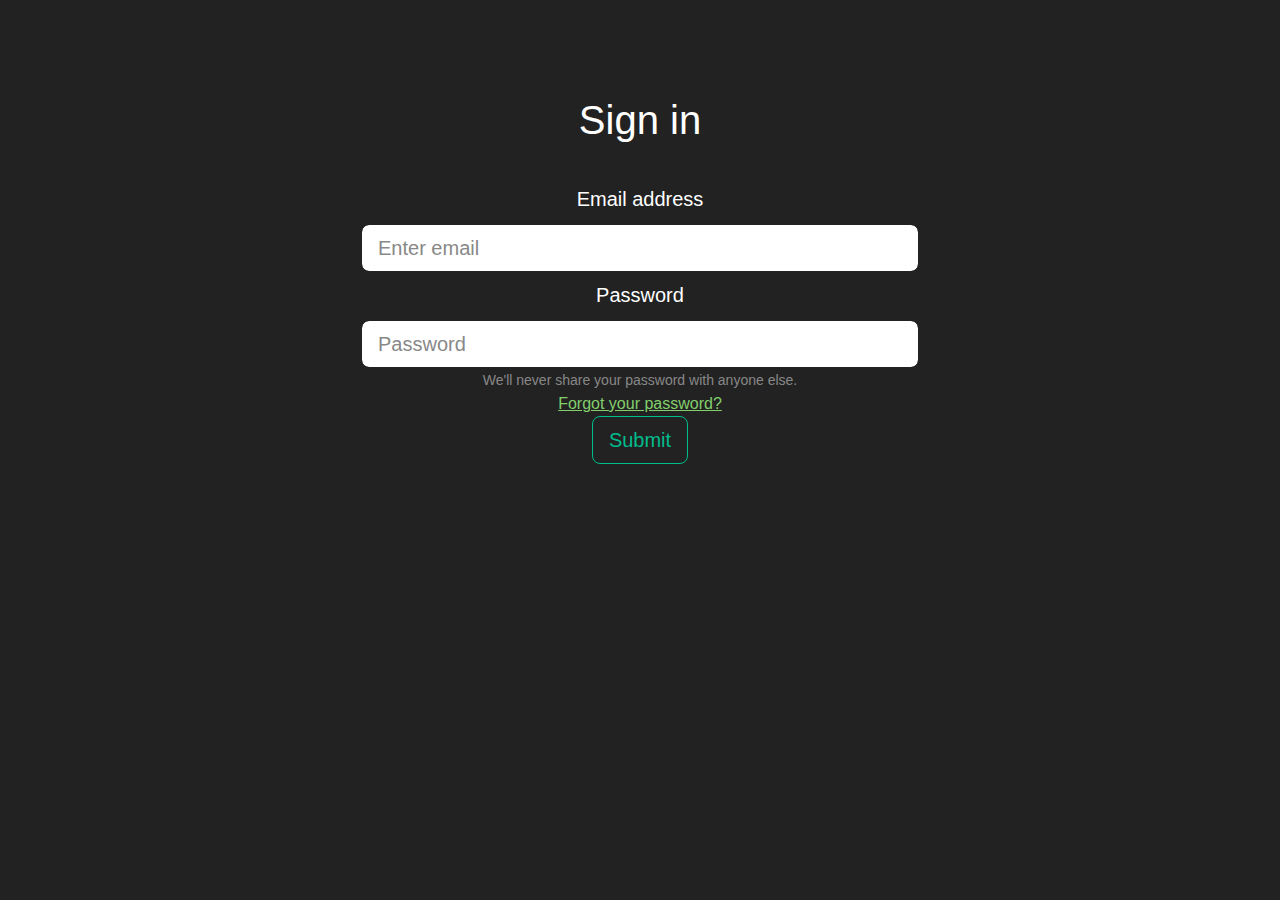
==== view/authentification_form.html @ db63cd7d "pushh" ====
<!DOCTYPE html>
<html>
  <head>
    <meta charset="utf-8">
    <meta name="viewport" content="width=device-width, initial-scale=1, shrink-to-fit=no">

    <link rel="stylesheet" href="../style/bootstrap.css">
 
     </head>
  <body>
    <div class="container h-100 text-center">
      <form class="w-50 mx-auto"><br><br><br><br>
      <h2>Sign in</h2><br>
        <fieldset>
          <div class="form-group">
            <label for="exampleInputEmail1" class="form-control-lg">Email address</label>
            <input type="email" class="form-control form-control-lg" id="exampleInputEmail1" aria-describedby="emailHelp" placeholder="Enter email">
          </div>
          <div class="form-group">
            <label for="exampleInputPassword1" class="form-control-lg">Password</label>
            <input type="password" class="form-control form-control-lg" id="exampleInputPassword1" placeholder="Password">
            <small id="emailHelp" class="form-text text-muted">We'll never share your password with anyone else.</small>
          </div>
          <div class="form-group">
            <a href="#!">Forgot your password?</a>
          </div>
          <div class="form-group">
          <button type="submit" class="btn btn-outline-success btn-lg">Submit</button>
          </div>
        </fieldset>
      </form>
    </div>

  </body>
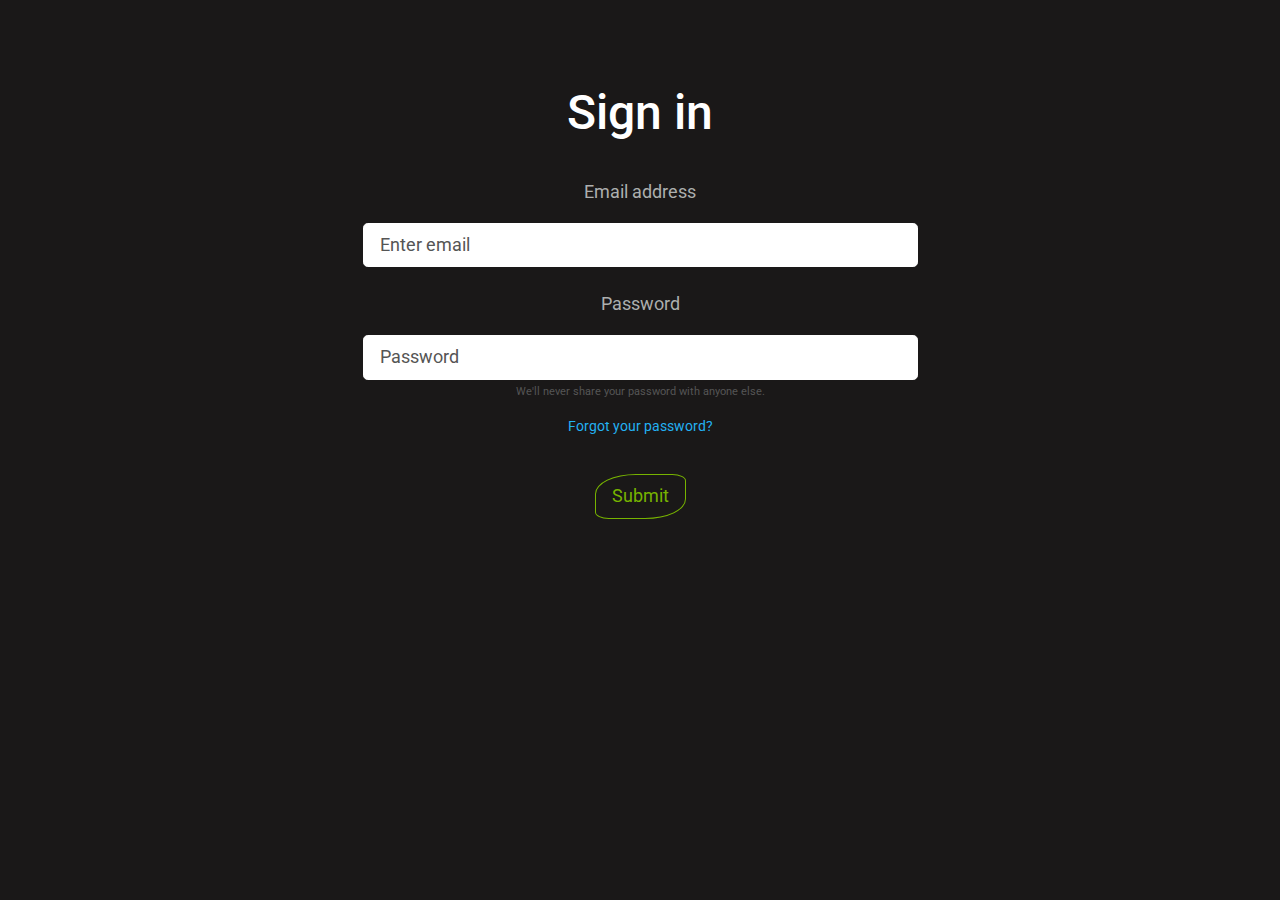
==== commit c33a14f5: "pushh" ====
--- a/view/authentification_form.html
+++ b/view/authentification_form.html
@@ -1,34 +1,37 @@
 <!DOCTYPE html>
 <html>
-  <head>
-    <meta charset="utf-8">
-    <meta name="viewport" content="width=device-width, initial-scale=1, shrink-to-fit=no">
 
-    <link rel="stylesheet" href="../style/bootstrap.css">
- 
-     </head>
-  <body>
-    <div class="container h-100 text-center">
-      <form class="w-50 mx-auto"><br><br><br><br>
+<head>
+  <meta charset="utf-8">
+  <meta name="viewport" content="width=device-width, initial-scale=1, shrink-to-fit=no">
+
+  <link rel="stylesheet" href="../style/bootswatch.css">
+
+</head>
+
+<body>
+  <div class="container h-100 text-center">
+    <form class="w-50 mx-auto"><br><br><br><br>
       <h2>Sign in</h2><br>
-        <fieldset>
-          <div class="form-group">
-            <label for="exampleInputEmail1" class="form-control-lg">Email address</label>
-            <input type="email" class="form-control form-control-lg" id="exampleInputEmail1" aria-describedby="emailHelp" placeholder="Enter email">
-          </div>
-          <div class="form-group">
-            <label for="exampleInputPassword1" class="form-control-lg">Password</label>
-            <input type="password" class="form-control form-control-lg" id="exampleInputPassword1" placeholder="Password">
-            <small id="emailHelp" class="form-text text-muted">We'll never share your password with anyone else.</small>
-          </div>
-          <div class="form-group">
-            <a href="#!">Forgot your password?</a>
-          </div>
-          <div class="form-group">
+      <fieldset>
+        <div class="form-group">
+          <label for="exampleInputEmail1" class="form-control-lg">Email address</label>
+          <input type="email" class="form-control form-control-lg" id="exampleInputEmail1" aria-describedby="emailHelp"
+            placeholder="Enter email">
+        </div>
+        <div class="form-group">
+          <label for="exampleInputPassword1" class="form-control-lg">Password</label>
+          <input type="password" class="form-control form-control-lg" id="exampleInputPassword1" placeholder="Password">
+          <small id="emailHelp" class="form-text text-muted">We'll never share your password with anyone else.</small>
+        </div>
+        <div class="form-group">
+          <a href="#!">Forgot your password?</a>
+        </div><br>
+        <div class="form-group">
           <button type="submit" class="btn btn-outline-success btn-lg">Submit</button>
-          </div>
-        </fieldset>
-      </form>
-    </div>
+        </div>
+      </fieldset>
+    </form>
+  </div>
 
-  </body>+</body>